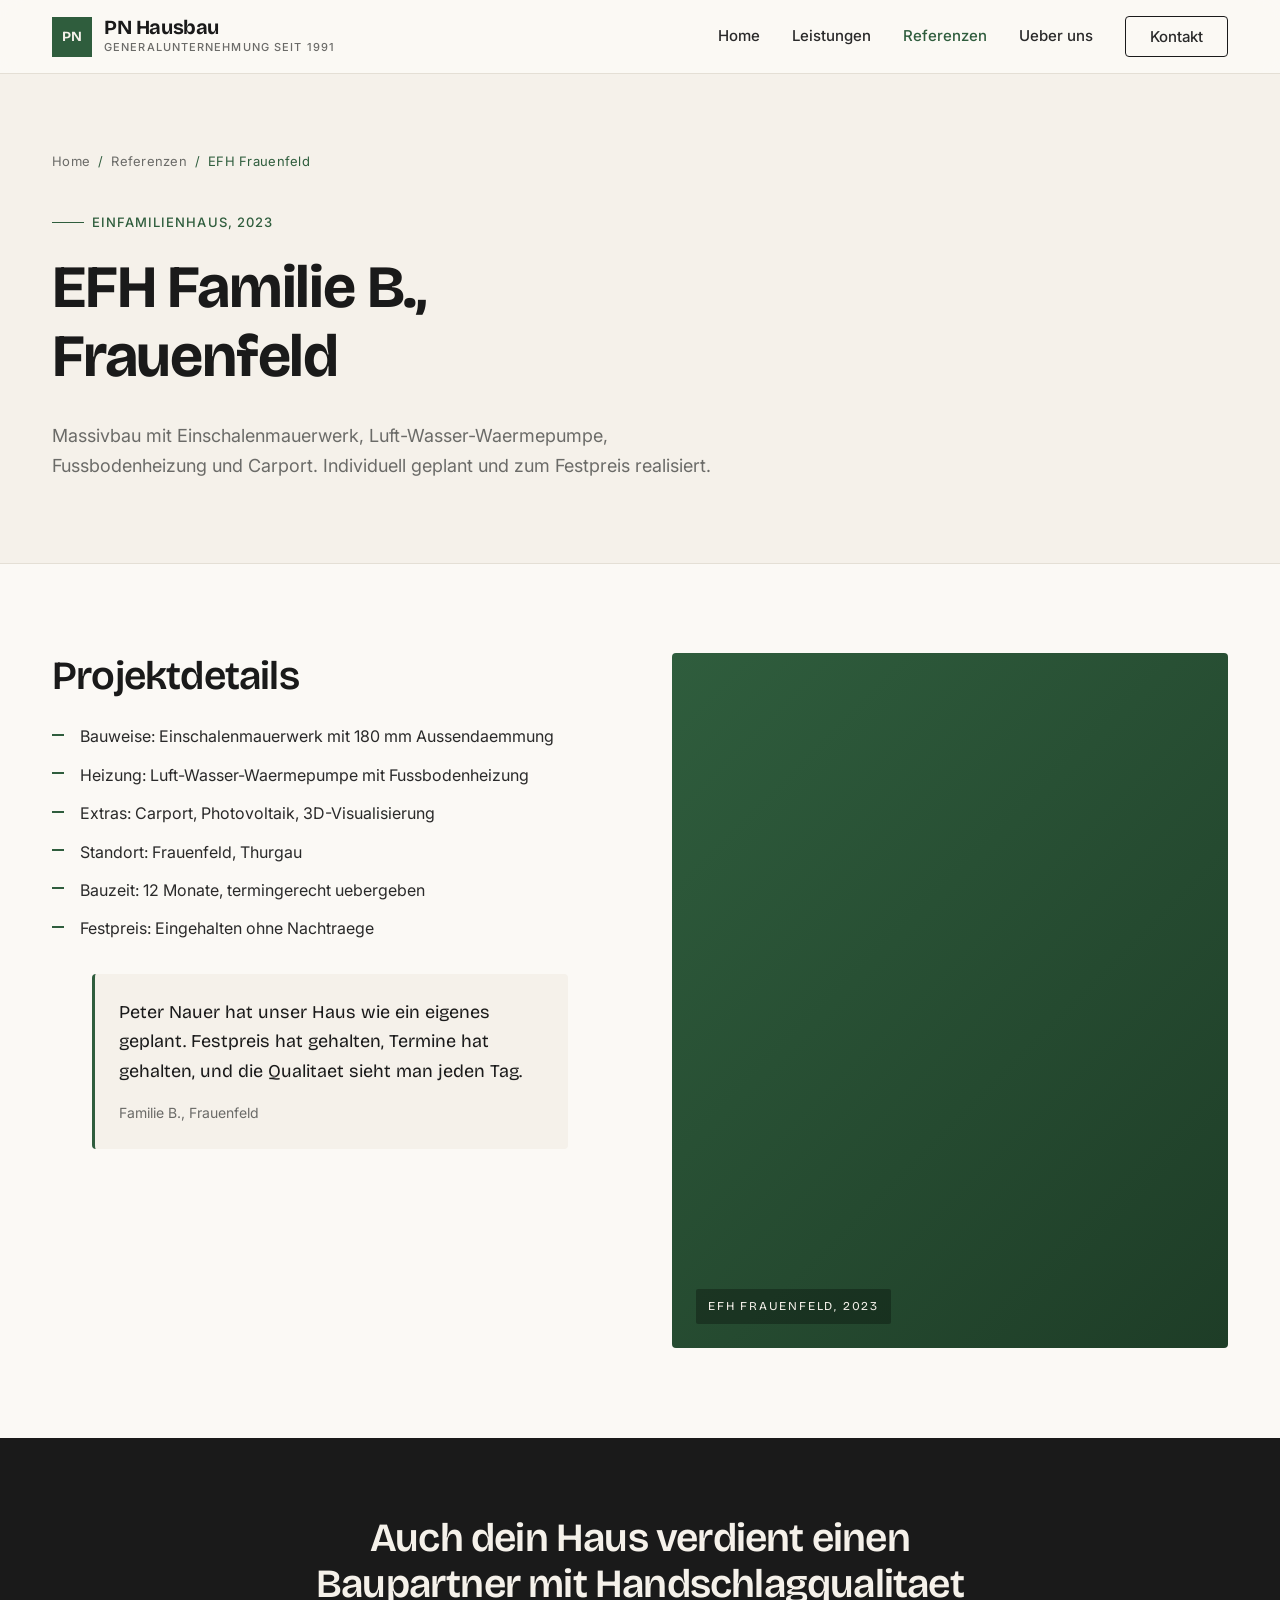
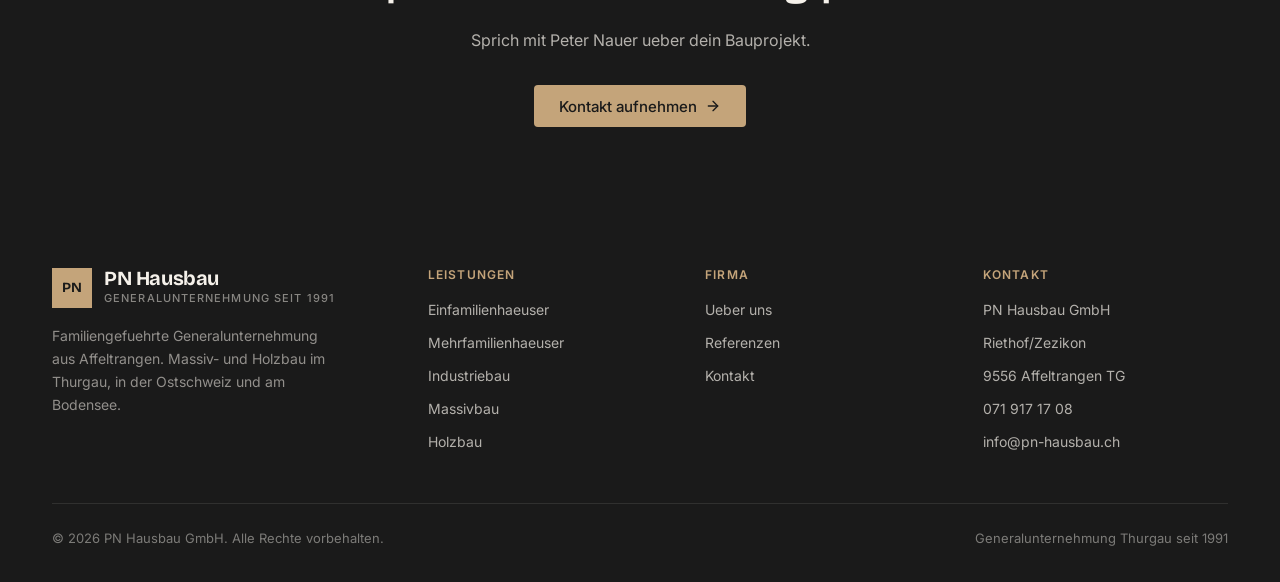
==== referenzen/efh-frauenfeld.html @ 456ac82d "PN Hausbau GmbH Redesign: 14 Seiten Multi-Page statische Website" ====
<!doctype html>
<html lang="de-CH">
<head>
<meta charset="utf-8">
<meta name="viewport" content="width=device-width, initial-scale=1">
<title>EFH Familie B., Frauenfeld | PN Hausbau Referenz</title>
<meta name="description" content="Einfamilienhaus in Frauenfeld, Massivbau mit Waermepumpe und Carport. Realisiert zum Festpreis durch PN Hausbau Affeltrangen.">
<meta name="robots" content="index,follow">
<link rel="canonical" href="https://pn-hausbau-redesign.pages.dev/referenzen/efh-frauenfeld.html">
<link rel="preconnect" href="https://fonts.googleapis.com">
<link rel="preconnect" href="https://fonts.gstatic.com" crossorigin>
<link href="https://fonts.googleapis.com/css2?family=Bricolage+Grotesque:wght@500;600;700&family=Inter:wght@400;500;600&display=swap" rel="stylesheet">
<link rel="stylesheet" href="../style.css">
<script type="application/ld+json">
{
  "@context": "https://schema.org",
  "@type": "BreadcrumbList",
  "itemListElement": [
    { "@type": "ListItem", "position": 1, "name": "Home", "item": "https://pn-hausbau-redesign.pages.dev/" },
    { "@type": "ListItem", "position": 2, "name": "Referenzen", "item": "https://pn-hausbau-redesign.pages.dev/referenzen.html" },
    { "@type": "ListItem", "position": 3, "name": "EFH Frauenfeld", "item": "https://pn-hausbau-redesign.pages.dev/referenzen/efh-frauenfeld.html" }
  ]
}
</script>
</head>
<body>

<header class="site-header">
  <div class="header-inner">
    <a href="../index.html" class="logo" aria-label="PN Hausbau Startseite"><span class="logo-mark">PN</span><span class="logo-text"><strong>PN Hausbau</strong><span>Generalunternehmung seit 1991</span></span></a>
    <button class="nav-toggle" aria-label="Menue oeffnen" onclick="document.querySelector('nav.main-nav').classList.toggle('open')"><svg width="24" height="24" viewBox="0 0 24 24" fill="none" stroke="currentColor" stroke-width="2" stroke-linecap="round" stroke-linejoin="round"><line x1="3" y1="6" x2="21" y2="6"/><line x1="3" y1="12" x2="21" y2="12"/><line x1="3" y1="18" x2="21" y2="18"/></svg></button>
    <nav class="main-nav">
      <a href="../index.html">Home</a><a href="../leistungen.html">Leistungen</a><a href="../referenzen.html" class="current">Referenzen</a><a href="../ueber-uns.html">Ueber uns</a><a href="../kontakt.html" class="btn btn-outline">Kontakt</a>
    </nav>
  </div>
</header>

<main>

<section class="page-header">
  <div class="container">
    <nav class="breadcrumb" aria-label="Breadcrumb"><a href="../index.html">Home</a><span>/</span><a href="../referenzen.html">Referenzen</a><span>/</span><span>EFH Frauenfeld</span></nav>
    <div class="eyebrow">Einfamilienhaus, 2023</div>
    <h1>EFH Familie B., Frauenfeld</h1>
    <p class="lead">Massivbau mit Einschalenmauerwerk, Luft-Wasser-Waermepumpe, Fussbodenheizung und Carport. Individuell geplant und zum Festpreis realisiert.</p>
  </div>
</section>

<section>
  <div class="container">
    <div class="detail-grid">
      <div class="detail-text">
        <h2>Projektdetails</h2>
        <ul>
          <li>Bauweise: Einschalenmauerwerk mit 180 mm Aussendaemmung</li>
          <li>Heizung: Luft-Wasser-Waermepumpe mit Fussbodenheizung</li>
          <li>Extras: Carport, Photovoltaik, 3D-Visualisierung</li>
          <li>Standort: Frauenfeld, Thurgau</li>
          <li>Bauzeit: 12 Monate, termingerecht uebergeben</li>
          <li>Festpreis: Eingehalten ohne Nachtraege</li>
        </ul>
        <blockquote class="testimonial-inline" style="margin-top: 2rem; padding: 1.5rem; background: var(--cream); border-left: 3px solid var(--forest); border-radius: var(--radius);">
          <p style="font-family: var(--font-display); font-size: 1.125rem; color: var(--ink); margin: 0 0 0.75rem;">Peter Nauer hat unser Haus wie ein eigenes geplant. Festpreis hat gehalten, Termine hat gehalten, und die Qualitaet sieht man jeden Tag.</p>
          <cite style="font-size: 0.875rem; color: var(--muted); font-style: normal;">Familie B., Frauenfeld</cite>
        </blockquote>
      </div>
      <div class="detail-visual" style="background: linear-gradient(135deg, var(--forest) 0%, var(--forest-deep) 100%);">
        <div class="detail-visual-label">EFH Frauenfeld, 2023</div>
      </div>
    </div>
  </div>
</section>

<section class="cta-banner">
  <div class="container">
    <h2>Auch dein Haus verdient einen Baupartner mit Handschlagqualitaet</h2>
    <p>Sprich mit Peter Nauer ueber dein Bauprojekt.</p>
    <a href="../kontakt.html" class="btn btn-primary">Kontakt aufnehmen
      <svg viewBox="0 0 24 24" fill="none" stroke="currentColor" stroke-width="2" stroke-linecap="round" stroke-linejoin="round"><line x1="5" y1="12" x2="19" y2="12"/><polyline points="12 5 19 12 12 19"/></svg>
    </a>
  </div>
</section>

</main>

<footer class="site-footer">
  <div class="container">
    <div class="footer-grid">
      <div class="footer-brand"><div class="logo"><span class="logo-mark">PN</span><span class="logo-text"><strong>PN Hausbau</strong><span>Generalunternehmung seit 1991</span></span></div><p>Familiengefuehrte Generalunternehmung aus Affeltrangen. Massiv- und Holzbau im Thurgau, in der Ostschweiz und am Bodensee.</p></div>
      <div class="footer-col"><h4>Leistungen</h4><ul><li><a href="../leistungen/einfamilienhaeuser.html">Einfamilienhaeuser</a></li><li><a href="../leistungen/mehrfamilienhaeuser.html">Mehrfamilienhaeuser</a></li><li><a href="../leistungen/industriebau.html">Industriebau</a></li><li><a href="../leistungen/massivbau.html">Massivbau</a></li><li><a href="../leistungen/holzbau.html">Holzbau</a></li></ul></div>
      <div class="footer-col"><h4>Firma</h4><ul><li><a href="../ueber-uns.html">Ueber uns</a></li><li><a href="../referenzen.html">Referenzen</a></li><li><a href="../kontakt.html">Kontakt</a></li></ul></div>
      <div class="footer-col"><h4>Kontakt</h4><ul><li>PN Hausbau GmbH</li><li>Riethof/Zezikon</li><li>9556 Affeltrangen TG</li><li><a href="tel:+41719171708">071 917 17 08</a></li><li><a href="mailto:info@pn-hausbau.ch">info@pn-hausbau.ch</a></li></ul></div>
    </div>
    <div class="footer-bottom"><span>&copy; 2026 PN Hausbau GmbH. Alle Rechte vorbehalten.</span><span>Generalunternehmung Thurgau seit 1991</span></div>
  </div>
</footer>

</body>
</html>
---- style.css ----
/* PN Hausbau GmbH – Redesign Styles */
/* Brand: Moosgruen, Holzakzent, Beton-Cream */

:root {
  --forest: #2F5D3D;
  --forest-deep: #1E3D27;
  --forest-light: #3E7A50;
  --wood: #C4A47A;
  --wood-deep: #8B6B42;
  --cream: #F5F1EA;
  --cream-soft: #FBF9F5;
  --ink: #1A1A1A;
  --ink-soft: #2A2A2A;
  --muted: #6B6B68;
  --line: #E4DFD5;
  --accent: #C93A2F;
  --white: #FFFFFF;

  --font-display: "Bricolage Grotesque", system-ui, sans-serif;
  --font-body: "Inter", system-ui, -apple-system, sans-serif;

  --radius: 4px;
  --radius-lg: 12px;
  --max: 1240px;
  --pad: clamp(1.25rem, 3vw, 2rem);

  --shadow-sm: 0 1px 2px rgba(26, 26, 26, 0.04), 0 1px 3px rgba(26, 26, 26, 0.06);
  --shadow-md: 0 4px 6px -1px rgba(26, 26, 26, 0.08), 0 2px 4px -2px rgba(26, 26, 26, 0.06);
  --shadow-lg: 0 10px 15px -3px rgba(26, 26, 26, 0.1), 0 4px 6px -4px rgba(26, 26, 26, 0.08);
}

*, *::before, *::after { box-sizing: border-box; }

html { scroll-behavior: smooth; -webkit-text-size-adjust: 100%; }

body {
  margin: 0;
  font-family: var(--font-body);
  font-size: 16px;
  line-height: 1.65;
  color: var(--ink);
  background: var(--cream-soft);
  -webkit-font-smoothing: antialiased;
  -moz-osx-font-smoothing: grayscale;
}

img, svg { max-width: 100%; display: block; }

a { color: var(--forest); text-decoration: none; transition: color 0.2s ease; }
a:hover { color: var(--forest-deep); }

h1, h2, h3, h4, h5, h6 {
  font-family: var(--font-display);
  font-weight: 600;
  line-height: 1.15;
  letter-spacing: -0.02em;
  color: var(--ink);
  margin: 0 0 0.5em;
}

h1 { font-size: clamp(2.25rem, 5vw, 3.75rem); font-weight: 700; }
h2 { font-size: clamp(1.75rem, 3.5vw, 2.5rem); }
h3 { font-size: clamp(1.25rem, 2vw, 1.5rem); }

p { margin: 0 0 1em; color: var(--ink-soft); }

.container {
  max-width: var(--max);
  margin: 0 auto;
  padding-left: var(--pad);
  padding-right: var(--pad);
}

.eyebrow {
  display: inline-flex;
  align-items: center;
  gap: 0.5rem;
  font-family: var(--font-body);
  font-size: 0.8125rem;
  font-weight: 500;
  letter-spacing: 0.08em;
  text-transform: uppercase;
  color: var(--forest);
  margin-bottom: 1.25rem;
}

.eyebrow::before {
  content: "";
  width: 32px;
  height: 1px;
  background: var(--forest);
}

/* ========= HEADER ========= */
.site-header {
  position: sticky;
  top: 0;
  z-index: 50;
  background: rgba(251, 249, 245, 0.92);
  backdrop-filter: saturate(180%) blur(10px);
  -webkit-backdrop-filter: saturate(180%) blur(10px);
  border-bottom: 1px solid var(--line);
}

.header-inner {
  display: flex;
  align-items: center;
  justify-content: space-between;
  gap: 2rem;
  padding: 1rem var(--pad);
  max-width: var(--max);
  margin: 0 auto;
}

.logo {
  display: flex;
  align-items: center;
  gap: 0.75rem;
  font-family: var(--font-display);
  font-weight: 700;
  font-size: 1.25rem;
  color: var(--ink);
  letter-spacing: -0.02em;
}

.logo-mark {
  width: 40px;
  height: 40px;
  background: var(--forest);
  color: var(--cream);
  display: grid;
  place-items: center;
  font-weight: 700;
  font-size: 0.875rem;
  letter-spacing: 0.02em;
}

.logo-text strong { display: block; line-height: 1.05; }
.logo-text span { display: block; font-family: var(--font-body); font-size: 0.6875rem; font-weight: 500; text-transform: uppercase; letter-spacing: 0.1em; color: var(--muted); }

nav.main-nav { display: flex; align-items: center; gap: 2rem; }
nav.main-nav a { color: var(--ink-soft); font-size: 0.9375rem; font-weight: 500; }
nav.main-nav a:hover { color: var(--forest); }
nav.main-nav a.current { color: var(--forest); }

.btn {
  display: inline-flex;
  align-items: center;
  justify-content: center;
  gap: 0.5rem;
  font-family: var(--font-body);
  font-size: 0.9375rem;
  font-weight: 500;
  padding: 0.75rem 1.5rem;
  border-radius: var(--radius);
  border: 1px solid transparent;
  cursor: pointer;
  transition: all 0.2s ease;
  text-decoration: none;
  line-height: 1;
}

.btn-primary { background: var(--forest); color: var(--cream); }
.btn-primary:hover { background: var(--forest-deep); color: var(--cream); }
.btn-outline { border-color: var(--ink); color: var(--ink); }
.btn-outline:hover { background: var(--ink); color: var(--cream); }
.btn-ghost { color: var(--forest); }
.btn-ghost:hover { color: var(--forest-deep); }

.btn svg { width: 16px; height: 16px; }

.nav-toggle {
  display: none;
  background: none;
  border: none;
  padding: 0.5rem;
  cursor: pointer;
  color: var(--ink);
}

/* ========= HERO ========= */
.hero {
  position: relative;
  padding: clamp(4rem, 8vw, 7rem) 0 clamp(4rem, 8vw, 6rem);
  background:
    linear-gradient(180deg, var(--cream-soft) 0%, var(--cream) 100%);
  overflow: hidden;
}

.hero::before {
  content: "";
  position: absolute;
  inset: 0;
  background-image:
    repeating-linear-gradient(90deg, transparent, transparent 40px, rgba(47, 93, 61, 0.04) 40px, rgba(47, 93, 61, 0.04) 41px);
  pointer-events: none;
}

.hero-grid {
  position: relative;
  display: grid;
  grid-template-columns: 1.15fr 1fr;
  gap: clamp(2rem, 5vw, 4rem);
  align-items: center;
}

.hero h1 {
  margin-bottom: 1.25rem;
}

.hero h1 em {
  font-style: normal;
  color: var(--forest);
  position: relative;
}

.hero .lead {
  font-size: 1.125rem;
  color: var(--muted);
  max-width: 52ch;
  margin-bottom: 2rem;
}

.hero-cta {
  display: flex;
  gap: 0.75rem;
  flex-wrap: wrap;
}

.hero-visual {
  position: relative;
  aspect-ratio: 4 / 5;
  background: var(--forest);
  border-radius: var(--radius);
  overflow: hidden;
}

.hero-visual-inner {
  position: absolute;
  inset: 0;
  display: grid;
  grid-template-rows: 1fr 1fr;
}

.hero-visual-top {
  background:
    linear-gradient(180deg, rgba(0,0,0,0.15), transparent 40%),
    repeating-linear-gradient(0deg, rgba(255,255,255,0.04) 0 2px, transparent 2px 20px),
    linear-gradient(135deg, var(--wood-deep), var(--wood));
  position: relative;
  display: grid;
  place-items: center;
  color: var(--cream);
  font-family: var(--font-display);
  font-size: 0.75rem;
  letter-spacing: 0.2em;
  text-transform: uppercase;
}

.hero-visual-bottom {
  background:
    linear-gradient(180deg, rgba(0,0,0,0.1), transparent 50%),
    repeating-linear-gradient(45deg, transparent 0 8px, rgba(255,255,255,0.03) 8px 9px),
    var(--forest-deep);
  position: relative;
  display: grid;
  place-items: center;
  color: var(--cream);
  font-family: var(--font-display);
  font-size: 0.75rem;
  letter-spacing: 0.2em;
  text-transform: uppercase;
}

.hero-visual-inner > div span {
  display: block;
  text-align: center;
}

.hero-visual-inner > div strong {
  display: block;
  font-size: 1.125rem;
  font-weight: 600;
  margin-top: 0.25rem;
  letter-spacing: 0.05em;
}

.hero-badge {
  position: absolute;
  top: 1.5rem;
  right: 1.5rem;
  background: var(--cream);
  color: var(--forest-deep);
  padding: 0.625rem 0.875rem;
  border-radius: var(--radius);
  font-size: 0.75rem;
  font-weight: 600;
  letter-spacing: 0.06em;
  text-transform: uppercase;
  z-index: 2;
}

/* ========= STATS BAR ========= */
.stats {
  background: var(--ink);
  color: var(--cream);
  padding: clamp(2.5rem, 5vw, 4rem) 0;
}

.stats-grid {
  display: grid;
  grid-template-columns: repeat(4, 1fr);
  gap: 2rem;
  text-align: left;
}

.stat .num {
  font-family: var(--font-display);
  font-size: clamp(2.5rem, 5vw, 3.5rem);
  font-weight: 700;
  line-height: 1;
  color: var(--wood);
  letter-spacing: -0.02em;
}

.stat .label {
  display: block;
  margin-top: 0.5rem;
  font-size: 0.875rem;
  color: rgba(245, 241, 234, 0.65);
  letter-spacing: 0.04em;
  text-transform: uppercase;
}

/* ========= SECTIONS ========= */
section { padding: clamp(4rem, 7vw, 6rem) 0; }
section.tight { padding: clamp(3rem, 5vw, 4rem) 0; }

.section-head {
  max-width: 720px;
  margin-bottom: 3rem;
}

.section-head.centered { margin-left: auto; margin-right: auto; text-align: center; }
.section-head.centered .eyebrow { justify-content: center; }

/* ========= FEATURE GRID (Leistungen) ========= */
.features {
  display: grid;
  grid-template-columns: repeat(12, 1fr);
  gap: 1.5rem;
}

.feature {
  grid-column: span 4;
  padding: 2rem;
  background: var(--white);
  border: 1px solid var(--line);
  border-radius: var(--radius);
  transition: transform 0.25s ease, border-color 0.25s ease, box-shadow 0.25s ease;
  display: flex;
  flex-direction: column;
  gap: 1rem;
}

.feature.large { grid-column: span 6; }

.feature:hover {
  transform: translateY(-3px);
  border-color: var(--forest);
  box-shadow: var(--shadow-md);
}

.feature-icon {
  width: 48px;
  height: 48px;
  background: var(--cream);
  color: var(--forest);
  display: grid;
  place-items: center;
  border-radius: var(--radius);
}

.feature-icon svg { width: 24px; height: 24px; stroke-width: 1.5; }

.feature h3 { margin: 0 0 0.25rem; font-size: 1.25rem; }
.feature p { margin: 0; color: var(--muted); font-size: 0.9375rem; }

.feature-link {
  display: inline-flex;
  align-items: center;
  gap: 0.375rem;
  margin-top: auto;
  padding-top: 1rem;
  font-size: 0.875rem;
  font-weight: 500;
  color: var(--forest);
}

.feature-link svg { width: 14px; height: 14px; transition: transform 0.2s ease; }
.feature:hover .feature-link svg { transform: translateX(3px); }

/* ========= CTA SPLIT ========= */
.cta-split {
  display: grid;
  grid-template-columns: 1fr 1fr;
  background: var(--forest-deep);
  color: var(--cream);
  border-radius: var(--radius);
  overflow: hidden;
  min-height: 320px;
}

.cta-split-text {
  padding: clamp(2.5rem, 5vw, 4rem);
  display: flex;
  flex-direction: column;
  justify-content: center;
}

.cta-split-text h2 {
  color: var(--cream);
  margin-bottom: 1rem;
}

.cta-split-text p { color: rgba(245, 241, 234, 0.75); margin-bottom: 1.5rem; }

.cta-split-text .btn-primary {
  background: var(--wood);
  color: var(--ink);
  align-self: flex-start;
}
.cta-split-text .btn-primary:hover { background: var(--cream); color: var(--ink); }

.cta-split-visual {
  background:
    linear-gradient(135deg, var(--forest) 0%, var(--forest-deep) 100%),
    repeating-linear-gradient(0deg, rgba(255,255,255,0.03) 0 2px, transparent 2px 24px);
  position: relative;
  display: grid;
  place-items: center;
  color: var(--wood);
  padding: 2rem;
}

.cta-split-visual svg { width: 120px; height: 120px; stroke-width: 1; opacity: 0.8; }

/* ========= TESTIMONIAL ========= */
.testimonial {
  background: var(--cream);
  padding: clamp(3rem, 6vw, 5rem) 0;
}

.testimonial blockquote {
  max-width: 820px;
  margin: 0 auto;
  text-align: center;
  font-family: var(--font-display);
  font-size: clamp(1.5rem, 3vw, 2rem);
  line-height: 1.35;
  font-weight: 500;
  color: var(--ink);
  letter-spacing: -0.015em;
}

.testimonial blockquote::before {
  content: "";
  display: block;
  width: 40px;
  height: 3px;
  background: var(--forest);
  margin: 0 auto 2rem;
}

.testimonial cite {
  display: block;
  margin-top: 2rem;
  font-family: var(--font-body);
  font-size: 0.9375rem;
  font-weight: 500;
  font-style: normal;
  color: var(--muted);
  letter-spacing: 0.04em;
}

/* ========= CTA BANNER ========= */
.cta-banner {
  background: var(--ink);
  color: var(--cream);
  text-align: center;
  padding: clamp(3rem, 6vw, 5rem) 0;
}

.cta-banner h2 { color: var(--cream); max-width: 700px; margin-left: auto; margin-right: auto; }
.cta-banner p { color: rgba(245, 241, 234, 0.7); max-width: 560px; margin: 0 auto 2rem; }

.cta-banner .btn-primary { background: var(--wood); color: var(--ink); }
.cta-banner .btn-primary:hover { background: var(--cream); }

/* ========= PAGE HEADER (Subpages) ========= */
.page-header {
  padding: clamp(4rem, 6vw, 6rem) 0 clamp(3rem, 5vw, 4rem);
  background: var(--cream);
  border-bottom: 1px solid var(--line);
}

.page-header h1 { max-width: 16ch; }
.page-header .lead { font-size: 1.125rem; color: var(--muted); max-width: 60ch; margin-top: 1.5rem; }

.breadcrumb {
  display: flex;
  gap: 0.5rem;
  font-size: 0.8125rem;
  color: var(--muted);
  margin-bottom: 2rem;
  letter-spacing: 0.02em;
}

.breadcrumb a { color: var(--muted); }
.breadcrumb a:hover { color: var(--forest); }
.breadcrumb span { color: var(--forest); }

/* ========= DETAIL SECTION ========= */
.detail-grid {
  display: grid;
  grid-template-columns: 1fr 1fr;
  gap: clamp(2rem, 5vw, 4rem);
  align-items: start;
}

.detail-text h2 { margin-bottom: 1rem; }
.detail-text ul {
  list-style: none;
  padding: 0;
  margin: 1.5rem 0;
  display: flex;
  flex-direction: column;
  gap: 0.75rem;
}
.detail-text ul li {
  position: relative;
  padding-left: 1.75rem;
  color: var(--ink-soft);
}
.detail-text ul li::before {
  content: "";
  position: absolute;
  left: 0;
  top: 0.65em;
  width: 12px;
  height: 2px;
  background: var(--forest);
}

.detail-visual {
  aspect-ratio: 4 / 5;
  background: var(--forest);
  border-radius: var(--radius);
  position: relative;
  overflow: hidden;
  display: grid;
  place-items: center;
}

.detail-visual.wood {
  background:
    repeating-linear-gradient(0deg, rgba(255,255,255,0.04) 0 1px, transparent 1px 18px),
    linear-gradient(135deg, var(--wood-deep) 0%, var(--wood) 100%);
}

.detail-visual.concrete {
  background:
    radial-gradient(circle at 30% 20%, rgba(255,255,255,0.08), transparent 50%),
    radial-gradient(circle at 70% 60%, rgba(0,0,0,0.2), transparent 60%),
    #9A9A95;
}

.detail-visual-label {
  position: absolute;
  bottom: 1.5rem;
  left: 1.5rem;
  color: var(--cream);
  font-family: var(--font-display);
  font-size: 0.75rem;
  letter-spacing: 0.15em;
  text-transform: uppercase;
  background: rgba(0,0,0,0.3);
  padding: 0.5rem 0.75rem;
  border-radius: 2px;
}

/* ========= FAQ ========= */
.faq-list { max-width: 820px; margin: 0 auto; }

.faq-item {
  border-top: 1px solid var(--line);
  padding: 1.5rem 0;
}

.faq-item:last-child { border-bottom: 1px solid var(--line); }

.faq-item summary {
  cursor: pointer;
  font-family: var(--font-display);
  font-size: 1.125rem;
  font-weight: 600;
  color: var(--ink);
  display: flex;
  justify-content: space-between;
  align-items: center;
  gap: 1rem;
  list-style: none;
}
.faq-item summary::-webkit-details-marker { display: none; }

.faq-item summary::after {
  content: "";
  flex-shrink: 0;
  width: 20px;
  height: 20px;
  background:
    linear-gradient(to right, var(--forest) 0 100%) center/100% 2px no-repeat,
    linear-gradient(to right, var(--forest) 0 100%) center/2px 100% no-repeat;
  transition: transform 0.3s ease;
}

.faq-item[open] summary::after { transform: rotate(45deg); }

.faq-item p {
  margin: 1rem 0 0;
  color: var(--muted);
  max-width: 68ch;
}

/* ========= REFERENZ CARDS ========= */
.refs-grid {
  display: grid;
  grid-template-columns: repeat(3, 1fr);
  gap: 1.5rem;
}

.ref-card {
  position: relative;
  aspect-ratio: 4 / 5;
  background: var(--ink);
  border-radius: var(--radius);
  overflow: hidden;
  color: var(--cream);
  padding: 2rem;
  display: flex;
  flex-direction: column;
  justify-content: flex-end;
  transition: transform 0.3s ease;
}

.ref-card:hover { transform: translateY(-4px); color: var(--cream); }

.ref-card::before {
  content: "";
  position: absolute;
  inset: 0;
  background: linear-gradient(180deg, transparent 30%, rgba(0,0,0,0.7) 100%);
  z-index: 1;
}

.ref-card-bg {
  position: absolute;
  inset: 0;
  z-index: 0;
}

.ref-card-bg.a { background: linear-gradient(135deg, var(--forest) 0%, var(--forest-deep) 100%); }
.ref-card-bg.b { background: linear-gradient(135deg, var(--wood-deep) 0%, var(--wood) 100%); }
.ref-card-bg.c { background: linear-gradient(135deg, #8A8986 0%, #5A5A57 100%); }

.ref-card-bg::after {
  content: "";
  position: absolute;
  inset: 0;
  background-image: repeating-linear-gradient(45deg, transparent 0 14px, rgba(255,255,255,0.05) 14px 15px);
}

.ref-card-meta {
  position: relative;
  z-index: 2;
  display: flex;
  gap: 1rem;
  font-size: 0.75rem;
  letter-spacing: 0.08em;
  text-transform: uppercase;
  color: var(--wood);
  margin-bottom: 0.5rem;
}

.ref-card h3 {
  position: relative;
  z-index: 2;
  color: var(--cream);
  margin: 0;
  font-size: 1.375rem;
}

.ref-card p {
  position: relative;
  z-index: 2;
  color: rgba(245, 241, 234, 0.7);
  margin: 0.5rem 0 0;
  font-size: 0.875rem;
}

/* ========= TEAM / STORY ========= */
.story-grid {
  display: grid;
  grid-template-columns: 1fr 1.1fr;
  gap: clamp(2rem, 5vw, 4rem);
  align-items: center;
}

.story-visual {
  aspect-ratio: 1 / 1.1;
  background:
    linear-gradient(180deg, rgba(0,0,0,0.2), transparent 40%),
    repeating-linear-gradient(0deg, rgba(255,255,255,0.03) 0 2px, transparent 2px 22px),
    linear-gradient(135deg, var(--wood-deep) 0%, var(--forest) 100%);
  border-radius: var(--radius);
  position: relative;
  display: grid;
  place-items: end start;
  padding: 2rem;
}

.story-visual-label {
  color: var(--cream);
  font-family: var(--font-display);
  font-size: 0.75rem;
  letter-spacing: 0.15em;
  text-transform: uppercase;
  background: rgba(0,0,0,0.4);
  padding: 0.625rem 0.875rem;
}

.timeline {
  list-style: none;
  padding: 0;
  margin: 2rem 0 0;
  border-left: 2px solid var(--line);
}

.timeline li {
  position: relative;
  padding: 0 0 1.5rem 1.5rem;
}

.timeline li::before {
  content: "";
  position: absolute;
  left: -6px;
  top: 0.5em;
  width: 10px;
  height: 10px;
  background: var(--forest);
  border-radius: 50%;
}

.timeline strong {
  font-family: var(--font-display);
  font-size: 1rem;
  display: block;
  color: var(--ink);
}

.timeline span { font-size: 0.875rem; color: var(--muted); }

/* ========= CONTACT ========= */
.contact-grid {
  display: grid;
  grid-template-columns: 1.1fr 1fr;
  gap: clamp(2rem, 5vw, 4rem);
}

.contact-info dl {
  display: grid;
  grid-template-columns: 140px 1fr;
  gap: 1rem 1.5rem;
  margin: 2rem 0;
}
.contact-info dt { font-weight: 500; color: var(--muted); font-size: 0.875rem; }
.contact-info dd { margin: 0; color: var(--ink); font-size: 0.9375rem; }
.contact-info dd a { color: var(--forest); }

.contact-form {
  padding: 2rem;
  background: var(--white);
  border: 1px solid var(--line);
  border-radius: var(--radius);
}

.form-row { margin-bottom: 1.25rem; }
.form-row label {
  display: block;
  font-size: 0.8125rem;
  font-weight: 500;
  color: var(--muted);
  margin-bottom: 0.5rem;
  letter-spacing: 0.03em;
  text-transform: uppercase;
}

.form-row input,
.form-row textarea {
  width: 100%;
  padding: 0.75rem 1rem;
  background: var(--cream-soft);
  border: 1px solid var(--line);
  border-radius: var(--radius);
  font-family: var(--font-body);
  font-size: 0.9375rem;
  color: var(--ink);
  transition: border-color 0.2s ease, background 0.2s ease;
}

.form-row input:focus,
.form-row textarea:focus {
  outline: none;
  border-color: var(--forest);
  background: var(--white);
}

.form-row textarea { resize: vertical; min-height: 120px; }

/* ========= FOOTER ========= */
.site-footer {
  background: var(--ink);
  color: rgba(245, 241, 234, 0.7);
  padding: clamp(3rem, 5vw, 4rem) 0 2rem;
  font-size: 0.875rem;
}

.footer-grid {
  display: grid;
  grid-template-columns: 1.4fr 1fr 1fr 1fr;
  gap: 2rem;
  padding-bottom: 2.5rem;
  border-bottom: 1px solid rgba(245, 241, 234, 0.1);
}

.footer-brand .logo-mark { background: var(--wood); color: var(--ink); }
.footer-brand .logo-text strong { color: var(--cream); }
.footer-brand .logo-text span { color: rgba(245, 241, 234, 0.5); }
.footer-brand p { color: rgba(245, 241, 234, 0.55); margin-top: 1rem; max-width: 32ch; }

.footer-col h4 {
  font-family: var(--font-body);
  font-size: 0.75rem;
  font-weight: 600;
  text-transform: uppercase;
  letter-spacing: 0.1em;
  color: var(--wood);
  margin: 0 0 1rem;
}

.footer-col ul { list-style: none; padding: 0; margin: 0; }
.footer-col ul li { margin-bottom: 0.625rem; }
.footer-col a { color: rgba(245, 241, 234, 0.7); }
.footer-col a:hover { color: var(--cream); }

.footer-bottom {
  display: flex;
  justify-content: space-between;
  align-items: center;
  gap: 1rem;
  padding-top: 1.5rem;
  color: rgba(245, 241, 234, 0.45);
  font-size: 0.8125rem;
}

.footer-bottom a { color: rgba(245, 241, 234, 0.55); }
.footer-bottom a:hover { color: var(--cream); }

/* ========= RESPONSIVE ========= */
@media (max-width: 968px) {
  .hero-grid,
  .detail-grid,
  .story-grid,
  .contact-grid { grid-template-columns: 1fr; }
  .hero-visual { max-width: 480px; margin: 0 auto; }
  .stats-grid { grid-template-columns: repeat(2, 1fr); gap: 2.5rem 2rem; }
  .features { gap: 1rem; }
  .feature, .feature.large { grid-column: span 6; }
  .cta-split { grid-template-columns: 1fr; }
  .cta-split-visual { min-height: 200px; }
  .refs-grid { grid-template-columns: repeat(2, 1fr); }
  .footer-grid { grid-template-columns: 1fr 1fr; }
}

@media (max-width: 768px) {
  nav.main-nav { display: none; }
  nav.main-nav.open {
    display: flex;
    position: absolute;
    top: 100%;
    left: 0;
    right: 0;
    background: var(--cream-soft);
    flex-direction: column;
    align-items: stretch;
    padding: 1rem var(--pad);
    gap: 0;
    border-bottom: 1px solid var(--line);
  }
  nav.main-nav.open a {
    padding: 0.875rem 0;
    border-bottom: 1px solid var(--line);
  }
  nav.main-nav.open a:last-child { border-bottom: none; }
  .nav-toggle { display: block; }
  .feature, .feature.large { grid-column: span 12; }
  .refs-grid { grid-template-columns: 1fr; }
}

@media (max-width: 480px) {
  .stats-grid { grid-template-columns: 1fr; text-align: center; }
  .hero-cta { flex-direction: column; align-items: stretch; }
  .hero-cta .btn { width: 100%; }
  .footer-grid { grid-template-columns: 1fr; }
  .footer-bottom { flex-direction: column; text-align: center; }
  .contact-info dl { grid-template-columns: 1fr; gap: 0.25rem 0; }
  .contact-info dt { margin-top: 0.5rem; }
}
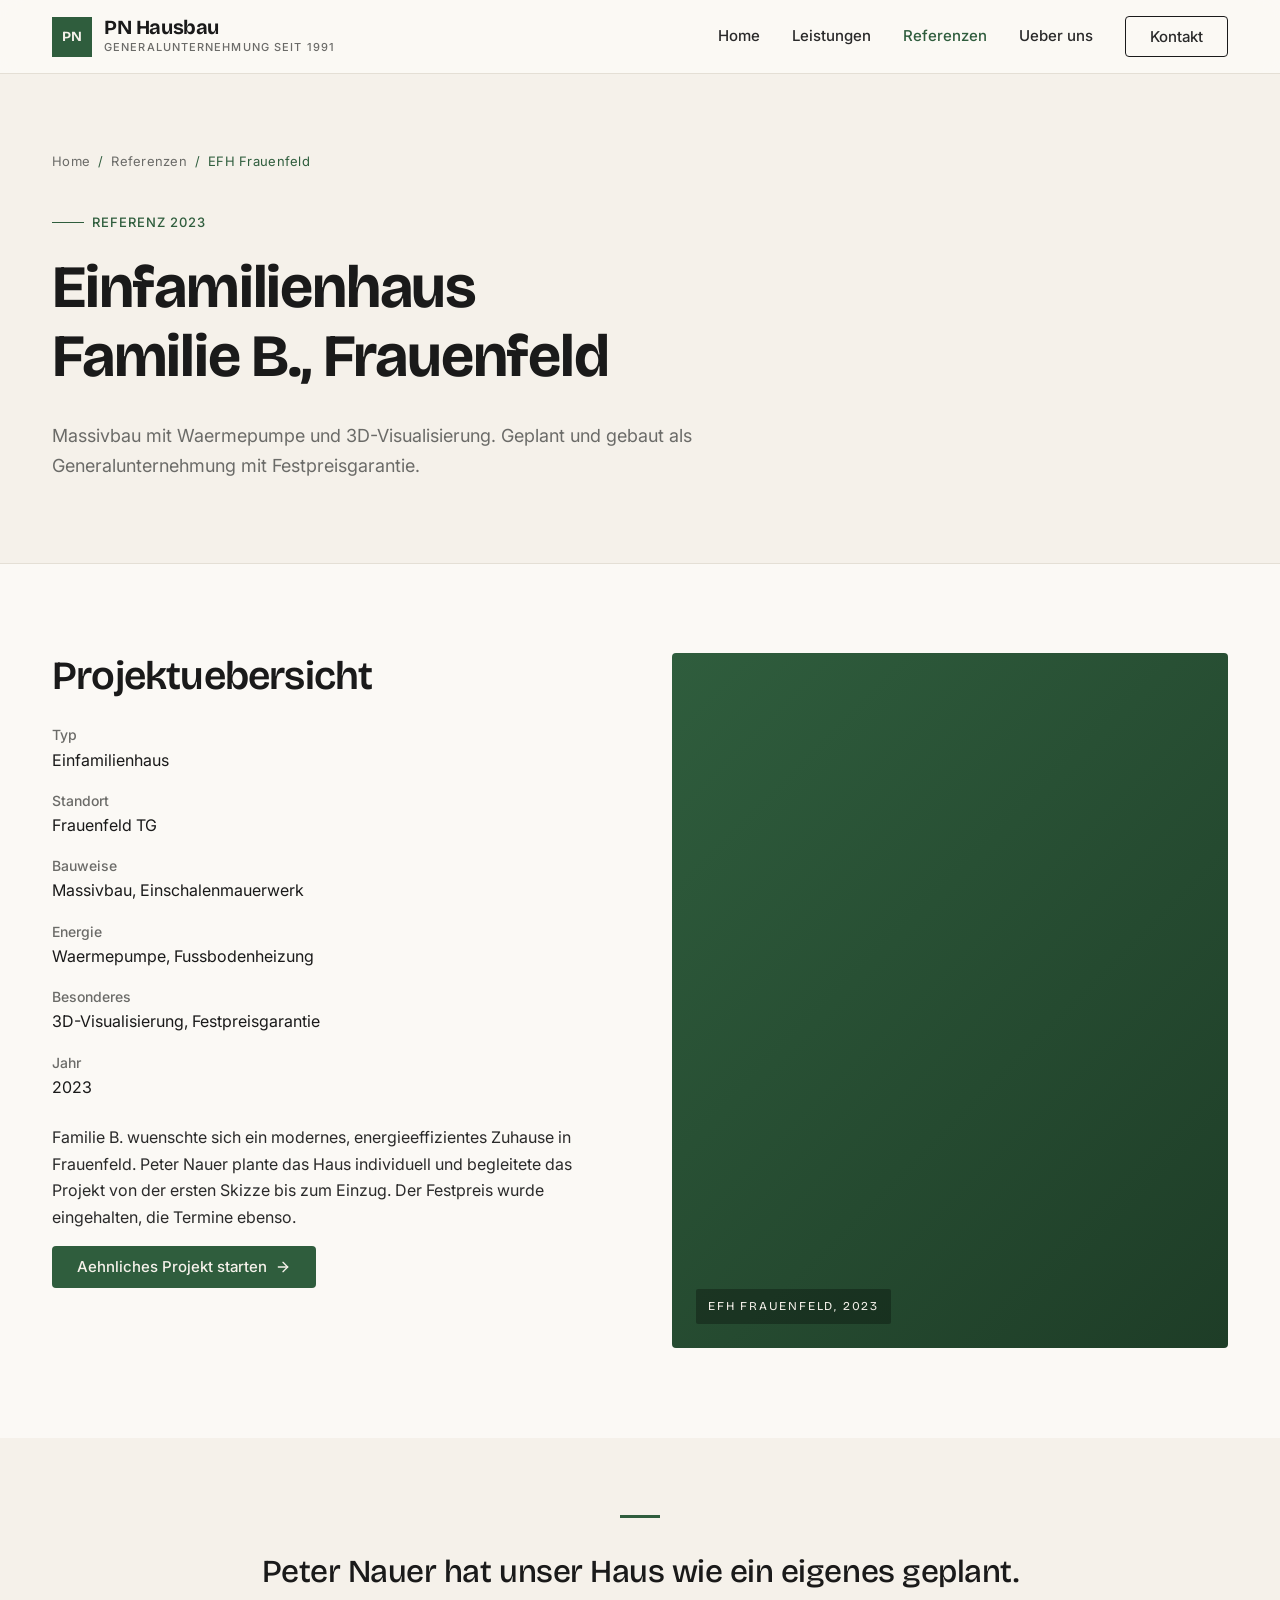
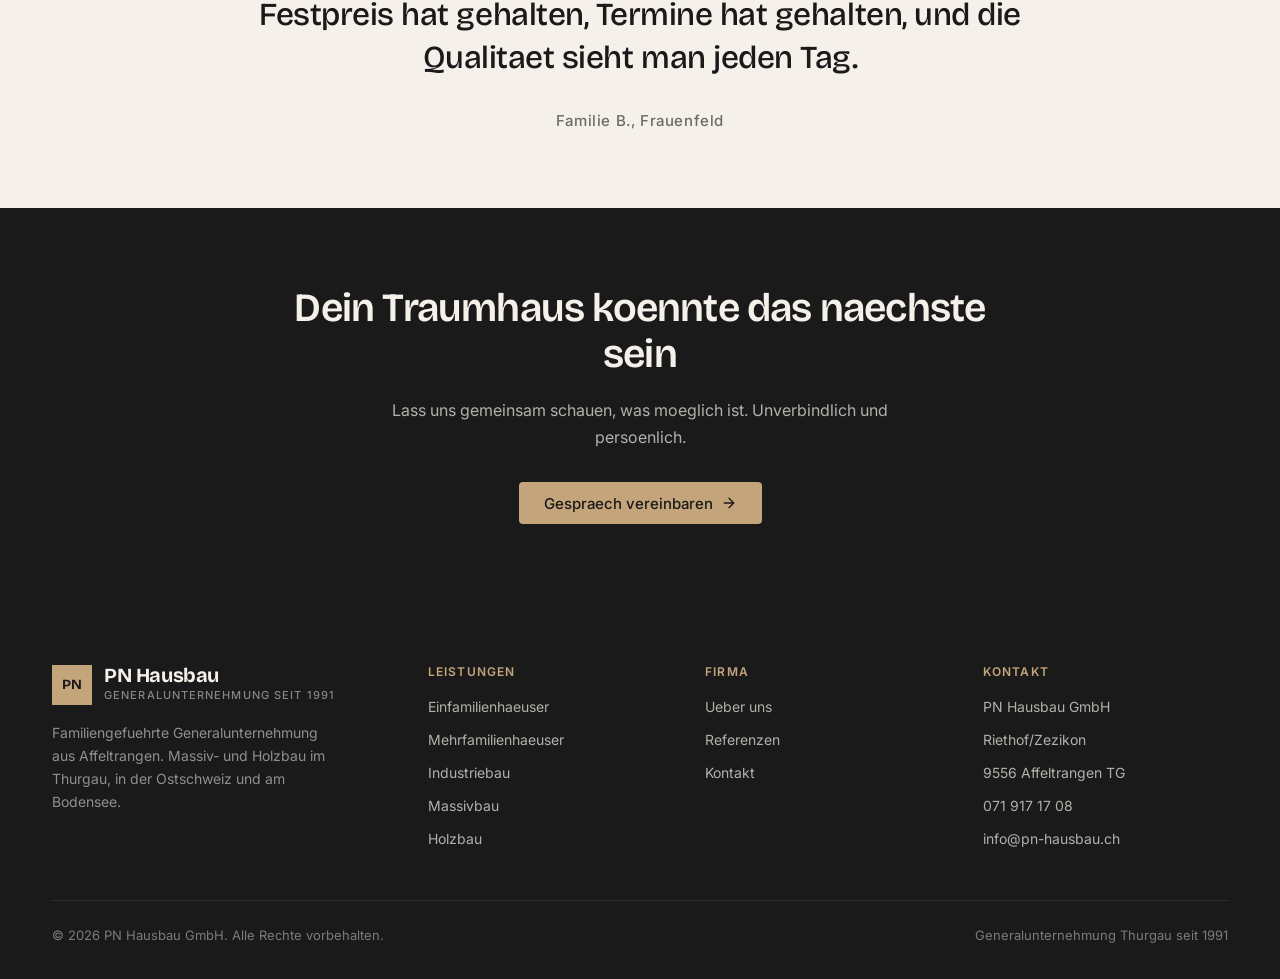
==== commit 5d18150f: "Linter-Optimierungen: Meta-Tags, Schema.org, SEO" ====
--- a/referenzen/efh-frauenfeld.html
+++ b/referenzen/efh-frauenfeld.html
@@ -3,97 +3,60 @@
 <head>
 <meta charset="utf-8">
 <meta name="viewport" content="width=device-width, initial-scale=1">
-<title>EFH Familie B., Frauenfeld | PN Hausbau Referenz</title>
-<meta name="description" content="Einfamilienhaus in Frauenfeld, Massivbau mit Waermepumpe und Carport. Realisiert zum Festpreis durch PN Hausbau Affeltrangen.">
+<title>EFH Familie B., Frauenfeld | Referenz PN Hausbau GmbH</title>
+<meta name="description" content="Einfamilienhaus in Frauenfeld TG. Massivbau, Waermepumpe, 3D-Visualisierung. Realisiert von PN Hausbau GmbH als Generalunternehmung mit Festpreis.">
 <meta name="robots" content="index,follow">
 <link rel="canonical" href="https://pn-hausbau-redesign.pages.dev/referenzen/efh-frauenfeld.html">
-<link rel="preconnect" href="https://fonts.googleapis.com">
-<link rel="preconnect" href="https://fonts.gstatic.com" crossorigin>
+<meta property="og:title" content="EFH Frauenfeld | Referenz PN Hausbau"><meta property="og:description" content="Einfamilienhaus in Frauenfeld. Massivbau, Festpreis, termingerecht.">
+<meta property="og:type" content="website"><meta property="og:url" content="https://pn-hausbau-redesign.pages.dev/referenzen/efh-frauenfeld.html">
+<link rel="preconnect" href="https://fonts.googleapis.com"><link rel="preconnect" href="https://fonts.gstatic.com" crossorigin>
 <link href="https://fonts.googleapis.com/css2?family=Bricolage+Grotesque:wght@500;600;700&family=Inter:wght@400;500;600&display=swap" rel="stylesheet">
 <link rel="stylesheet" href="../style.css">
 <script type="application/ld+json">
-{
-  "@context": "https://schema.org",
-  "@type": "BreadcrumbList",
-  "itemListElement": [
-    { "@type": "ListItem", "position": 1, "name": "Home", "item": "https://pn-hausbau-redesign.pages.dev/" },
-    { "@type": "ListItem", "position": 2, "name": "Referenzen", "item": "https://pn-hausbau-redesign.pages.dev/referenzen.html" },
-    { "@type": "ListItem", "position": 3, "name": "EFH Frauenfeld", "item": "https://pn-hausbau-redesign.pages.dev/referenzen/efh-frauenfeld.html" }
-  ]
-}
+{"@context":"https://schema.org","@type":"BreadcrumbList","itemListElement":[{"@type":"ListItem","position":1,"name":"Home","item":"https://pn-hausbau-redesign.pages.dev/"},{"@type":"ListItem","position":2,"name":"Referenzen","item":"https://pn-hausbau-redesign.pages.dev/referenzen.html"},{"@type":"ListItem","position":3,"name":"EFH Frauenfeld","item":"https://pn-hausbau-redesign.pages.dev/referenzen/efh-frauenfeld.html"}]}
 </script>
 </head>
 <body>
-
-<header class="site-header">
-  <div class="header-inner">
-    <a href="../index.html" class="logo" aria-label="PN Hausbau Startseite"><span class="logo-mark">PN</span><span class="logo-text"><strong>PN Hausbau</strong><span>Generalunternehmung seit 1991</span></span></a>
-    <button class="nav-toggle" aria-label="Menue oeffnen" onclick="document.querySelector('nav.main-nav').classList.toggle('open')"><svg width="24" height="24" viewBox="0 0 24 24" fill="none" stroke="currentColor" stroke-width="2" stroke-linecap="round" stroke-linejoin="round"><line x1="3" y1="6" x2="21" y2="6"/><line x1="3" y1="12" x2="21" y2="12"/><line x1="3" y1="18" x2="21" y2="18"/></svg></button>
-    <nav class="main-nav">
-      <a href="../index.html">Home</a><a href="../leistungen.html">Leistungen</a><a href="../referenzen.html" class="current">Referenzen</a><a href="../ueber-uns.html">Ueber uns</a><a href="../kontakt.html" class="btn btn-outline">Kontakt</a>
-    </nav>
-  </div>
-</header>
+<header class="site-header"><div class="header-inner"><a href="../index.html" class="logo" aria-label="PN Hausbau Startseite"><span class="logo-mark">PN</span><span class="logo-text"><strong>PN Hausbau</strong><span>Generalunternehmung seit 1991</span></span></a><button class="nav-toggle" aria-label="Menue oeffnen" onclick="document.querySelector('nav.main-nav').classList.toggle('open')"><svg width="24" height="24" viewBox="0 0 24 24" fill="none" stroke="currentColor" stroke-width="2" stroke-linecap="round" stroke-linejoin="round"><line x1="3" y1="6" x2="21" y2="6"/><line x1="3" y1="12" x2="21" y2="12"/><line x1="3" y1="18" x2="21" y2="18"/></svg></button><nav class="main-nav"><a href="../index.html">Home</a><a href="../leistungen.html">Leistungen</a><a href="../referenzen.html" class="current">Referenzen</a><a href="../ueber-uns.html">Ueber uns</a><a href="../kontakt.html" class="btn btn-outline">Kontakt</a></nav></div></header>
 
 <main>
+<section class="page-header"><div class="container">
+<nav class="breadcrumb" aria-label="Breadcrumb"><a href="../index.html">Home</a><span>/</span><a href="../referenzen.html">Referenzen</a><span>/</span><span>EFH Frauenfeld</span></nav>
+<div class="eyebrow">Referenz 2023</div>
+<h1>Einfamilienhaus Familie B., Frauenfeld</h1>
+<p class="lead">Massivbau mit Waermepumpe und 3D-Visualisierung. Geplant und gebaut als Generalunternehmung mit Festpreisgarantie.</p>
+</div></section>
 
-<section class="page-header">
-  <div class="container">
-    <nav class="breadcrumb" aria-label="Breadcrumb"><a href="../index.html">Home</a><span>/</span><a href="../referenzen.html">Referenzen</a><span>/</span><span>EFH Frauenfeld</span></nav>
-    <div class="eyebrow">Einfamilienhaus, 2023</div>
-    <h1>EFH Familie B., Frauenfeld</h1>
-    <p class="lead">Massivbau mit Einschalenmauerwerk, Luft-Wasser-Waermepumpe, Fussbodenheizung und Carport. Individuell geplant und zum Festpreis realisiert.</p>
-  </div>
-</section>
+<section><div class="container"><div class="detail-grid">
+<div class="detail-text">
+<h2>Projektuebersicht</h2>
+<dl style="margin: 1.5rem 0;">
+<dt style="font-weight:500;color:var(--muted);font-size:0.875rem;margin-top:1rem;">Typ</dt><dd style="margin:0;color:var(--ink);">Einfamilienhaus</dd>
+<dt style="font-weight:500;color:var(--muted);font-size:0.875rem;margin-top:1rem;">Standort</dt><dd style="margin:0;color:var(--ink);">Frauenfeld TG</dd>
+<dt style="font-weight:500;color:var(--muted);font-size:0.875rem;margin-top:1rem;">Bauweise</dt><dd style="margin:0;color:var(--ink);">Massivbau, Einschalenmauerwerk</dd>
+<dt style="font-weight:500;color:var(--muted);font-size:0.875rem;margin-top:1rem;">Energie</dt><dd style="margin:0;color:var(--ink);">Waermepumpe, Fussbodenheizung</dd>
+<dt style="font-weight:500;color:var(--muted);font-size:0.875rem;margin-top:1rem;">Besonderes</dt><dd style="margin:0;color:var(--ink);">3D-Visualisierung, Festpreisgarantie</dd>
+<dt style="font-weight:500;color:var(--muted);font-size:0.875rem;margin-top:1rem;">Jahr</dt><dd style="margin:0;color:var(--ink);">2023</dd>
+</dl>
+<p>Familie B. wuenschte sich ein modernes, energieeffizientes Zuhause in Frauenfeld. Peter Nauer plante das Haus individuell und begleitete das Projekt von der ersten Skizze bis zum Einzug. Der Festpreis wurde eingehalten, die Termine ebenso.</p>
+<a href="../kontakt.html" class="btn btn-primary">Aehnliches Projekt starten <svg viewBox="0 0 24 24" fill="none" stroke="currentColor" stroke-width="2" stroke-linecap="round" stroke-linejoin="round"><line x1="5" y1="12" x2="19" y2="12"/><polyline points="12 5 19 12 12 19"/></svg></a>
+</div>
+<div class="detail-visual" style="background: linear-gradient(135deg, var(--forest) 0%, var(--forest-deep) 100%);">
+<span class="detail-visual-label">EFH Frauenfeld, 2023</span>
+</div>
+</div></div></section>
 
-<section>
-  <div class="container">
-    <div class="detail-grid">
-      <div class="detail-text">
-        <h2>Projektdetails</h2>
-        <ul>
-          <li>Bauweise: Einschalenmauerwerk mit 180 mm Aussendaemmung</li>
-          <li>Heizung: Luft-Wasser-Waermepumpe mit Fussbodenheizung</li>
-          <li>Extras: Carport, Photovoltaik, 3D-Visualisierung</li>
-          <li>Standort: Frauenfeld, Thurgau</li>
-          <li>Bauzeit: 12 Monate, termingerecht uebergeben</li>
-          <li>Festpreis: Eingehalten ohne Nachtraege</li>
-        </ul>
-        <blockquote class="testimonial-inline" style="margin-top: 2rem; padding: 1.5rem; background: var(--cream); border-left: 3px solid var(--forest); border-radius: var(--radius);">
-          <p style="font-family: var(--font-display); font-size: 1.125rem; color: var(--ink); margin: 0 0 0.75rem;">Peter Nauer hat unser Haus wie ein eigenes geplant. Festpreis hat gehalten, Termine hat gehalten, und die Qualitaet sieht man jeden Tag.</p>
-          <cite style="font-size: 0.875rem; color: var(--muted); font-style: normal;">Familie B., Frauenfeld</cite>
-        </blockquote>
-      </div>
-      <div class="detail-visual" style="background: linear-gradient(135deg, var(--forest) 0%, var(--forest-deep) 100%);">
-        <div class="detail-visual-label">EFH Frauenfeld, 2023</div>
-      </div>
-    </div>
-  </div>
-</section>
+<section class="testimonial"><div class="container">
+<blockquote>Peter Nauer hat unser Haus wie ein eigenes geplant. Festpreis hat gehalten, Termine hat gehalten, und die Qualitaet sieht man jeden Tag.<cite>Familie B., Frauenfeld</cite></blockquote>
+</div></section>
 
-<section class="cta-banner">
-  <div class="container">
-    <h2>Auch dein Haus verdient einen Baupartner mit Handschlagqualitaet</h2>
-    <p>Sprich mit Peter Nauer ueber dein Bauprojekt.</p>
-    <a href="../kontakt.html" class="btn btn-primary">Kontakt aufnehmen
-      <svg viewBox="0 0 24 24" fill="none" stroke="currentColor" stroke-width="2" stroke-linecap="round" stroke-linejoin="round"><line x1="5" y1="12" x2="19" y2="12"/><polyline points="12 5 19 12 12 19"/></svg>
-    </a>
-  </div>
-</section>
-
+<section class="cta-banner"><div class="container">
+<h2>Dein Traumhaus koennte das naechste sein</h2>
+<p>Lass uns gemeinsam schauen, was moeglich ist. Unverbindlich und persoenlich.</p>
+<a href="../kontakt.html" class="btn btn-primary">Gespraech vereinbaren <svg viewBox="0 0 24 24" fill="none" stroke="currentColor" stroke-width="2" stroke-linecap="round" stroke-linejoin="round"><line x1="5" y1="12" x2="19" y2="12"/><polyline points="12 5 19 12 12 19"/></svg></a>
+</div></section>
 </main>
 
-<footer class="site-footer">
-  <div class="container">
-    <div class="footer-grid">
-      <div class="footer-brand"><div class="logo"><span class="logo-mark">PN</span><span class="logo-text"><strong>PN Hausbau</strong><span>Generalunternehmung seit 1991</span></span></div><p>Familiengefuehrte Generalunternehmung aus Affeltrangen. Massiv- und Holzbau im Thurgau, in der Ostschweiz und am Bodensee.</p></div>
-      <div class="footer-col"><h4>Leistungen</h4><ul><li><a href="../leistungen/einfamilienhaeuser.html">Einfamilienhaeuser</a></li><li><a href="../leistungen/mehrfamilienhaeuser.html">Mehrfamilienhaeuser</a></li><li><a href="../leistungen/industriebau.html">Industriebau</a></li><li><a href="../leistungen/massivbau.html">Massivbau</a></li><li><a href="../leistungen/holzbau.html">Holzbau</a></li></ul></div>
-      <div class="footer-col"><h4>Firma</h4><ul><li><a href="../ueber-uns.html">Ueber uns</a></li><li><a href="../referenzen.html">Referenzen</a></li><li><a href="../kontakt.html">Kontakt</a></li></ul></div>
-      <div class="footer-col"><h4>Kontakt</h4><ul><li>PN Hausbau GmbH</li><li>Riethof/Zezikon</li><li>9556 Affeltrangen TG</li><li><a href="tel:+41719171708">071 917 17 08</a></li><li><a href="mailto:info@pn-hausbau.ch">info@pn-hausbau.ch</a></li></ul></div>
-    </div>
-    <div class="footer-bottom"><span>&copy; 2026 PN Hausbau GmbH. Alle Rechte vorbehalten.</span><span>Generalunternehmung Thurgau seit 1991</span></div>
-  </div>
-</footer>
-
+<footer class="site-footer"><div class="container"><div class="footer-grid"><div class="footer-brand"><div class="logo"><span class="logo-mark">PN</span><span class="logo-text"><strong>PN Hausbau</strong><span>Generalunternehmung seit 1991</span></span></div><p>Familiengefuehrte Generalunternehmung aus Affeltrangen. Massiv- und Holzbau im Thurgau, in der Ostschweiz und am Bodensee.</p></div><div class="footer-col"><h4>Leistungen</h4><ul><li><a href="../leistungen/einfamilienhaeuser.html">Einfamilienhaeuser</a></li><li><a href="../leistungen/mehrfamilienhaeuser.html">Mehrfamilienhaeuser</a></li><li><a href="../leistungen/industriebau.html">Industriebau</a></li><li><a href="../leistungen/massivbau.html">Massivbau</a></li><li><a href="../leistungen/holzbau.html">Holzbau</a></li></ul></div><div class="footer-col"><h4>Firma</h4><ul><li><a href="../ueber-uns.html">Ueber uns</a></li><li><a href="../referenzen.html">Referenzen</a></li><li><a href="../kontakt.html">Kontakt</a></li></ul></div><div class="footer-col"><h4>Kontakt</h4><ul><li>PN Hausbau GmbH</li><li>Riethof/Zezikon</li><li>9556 Affeltrangen TG</li><li><a href="tel:+41719171708">071 917 17 08</a></li><li><a href="mailto:info@pn-hausbau.ch">info@pn-hausbau.ch</a></li></ul></div></div><div class="footer-bottom"><span>&copy; 2026 PN Hausbau GmbH. Alle Rechte vorbehalten.</span><span>Generalunternehmung Thurgau seit 1991</span></div></div></footer>
 </body>
-</html>+</html>
